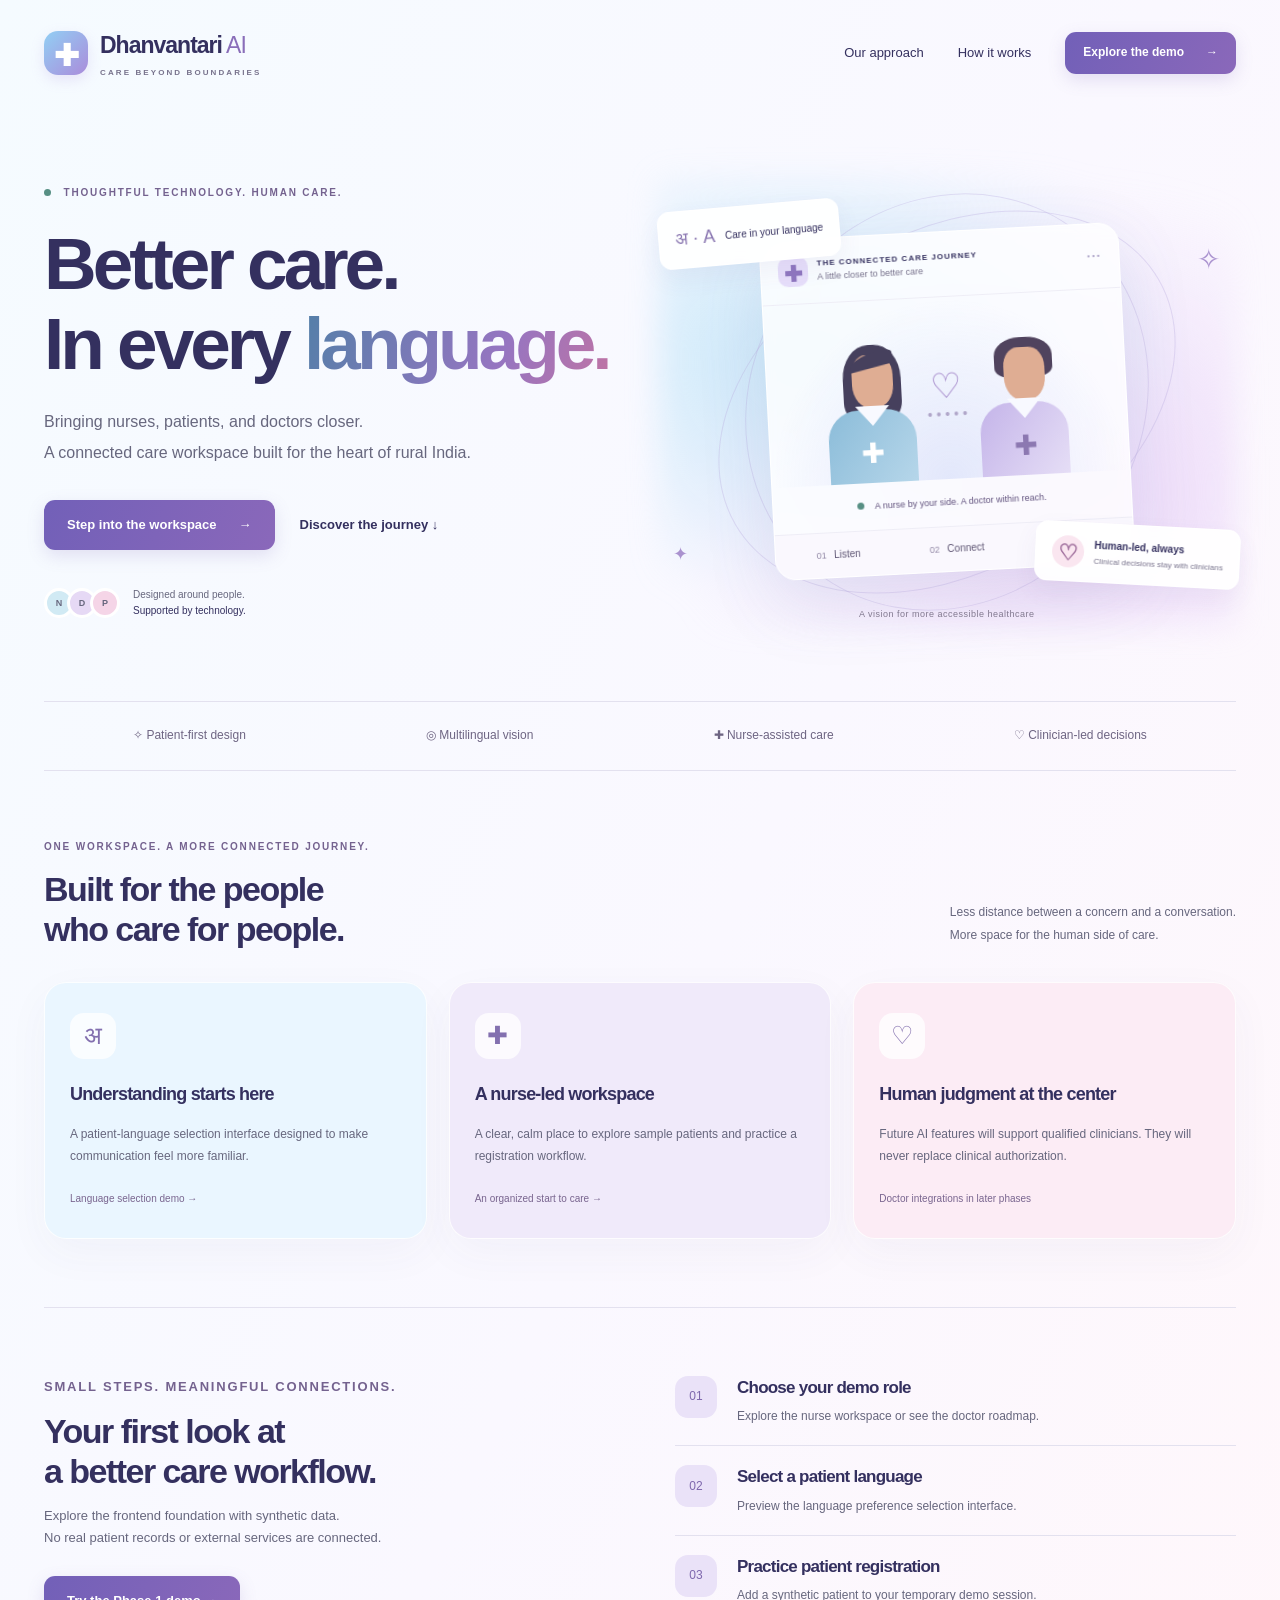
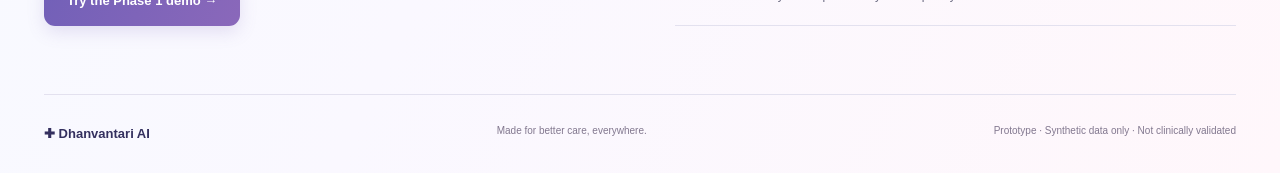
==== frontend/index.html @ 6c3da8e7 "Build Phase 1 Dhanvantari AI frontend foundation" ====
<!doctype html>
<html lang="en">
  <head>
    <meta charset="utf-8" />
    <meta name="viewport" content="width=device-width,initial-scale=1" />
    <meta name="theme-color" content="#EAF6FF" />
    <title>Care beyond boundaries · Dhanvantari AI</title>
    <link rel="icon" href="assets/favicon.svg" type="image/svg+xml" />
    <link rel="stylesheet" href="assets/css/styles.css" />
    <script type="module" src="assets/js/app.js"></script>
  </head>
  <body>
    <a class="skip-link" href="#main">Skip to content</a>
    <header class="header">
      <a class="brand" href="index.html"
        ><span class="brand-icon">✚</span
        ><span
          >Dhanvantari<span class="brand-ai"> AI</span
          ><small>CARE BEYOND BOUNDARIES</small></span
        ></a
      ><button
        class="menu-toggle"
        aria-label="Toggle navigation"
        aria-expanded="false"
        aria-controls="navigation"
      >
        ☰
      </button>
      <nav id="navigation" aria-label="Main navigation">
        <a href="index.html#approach">Our approach</a
        ><a href="index.html#journey">How it works</a
        ><a href="login.html" class="button small"
          >Explore the demo <span aria-hidden="true">→</span></a
        >
      </nav>
    </header>
    <main id="main">
      <section class="hero">
        <div class="hero-copy">
          <div class="eyebrow">
            <span class="status-dot"></span> THOUGHTFUL TECHNOLOGY. HUMAN CARE.
          </div>
          <h1>
            Better care.<br />In every
            <span class="gradient-text">language.</span>
          </h1>
          <p class="lead">
            Bringing nurses, patients, and doctors closer.<br />A connected care
            workspace built for the heart of rural India.
          </p>
          <div class="hero-actions">
            <a class="button" href="login.html"
              >Step into the workspace <span aria-hidden="true">→</span></a
            ><a class="secondary-link" href="#journey"
              >Discover the journey <span aria-hidden="true">↓</span></a
            >
          </div>
          <div class="hero-note">
            <span class="avatar-stack"><b>N</b><b>D</b><b>P</b></span
            ><span
              >Designed around people.<br /><strong
                >Supported by technology.</strong
              ></span
            >
          </div>
        </div>
        <div
          class="hero-art"
          aria-label="Illustration of a connected nurse and doctor care workspace"
        >
          <div class="orbit orbit-one"></div>
          <div class="orbit orbit-two"></div>
          <span class="spark spark-one">✧</span
          ><span class="spark spark-two">✦</span>
          <div class="floating-chip language-chip">
            <span>अ · A</span> Care in your language
          </div>
          <div class="care-preview">
            <div class="preview-top">
              <span class="mini-icon">✚</span
              ><span
                >THE CONNECTED CARE JOURNEY<small
                  >A little closer to better care</small
                ></span
              ><span class="dots">•••</span>
            </div>
            <div class="people-illustration">
              <div class="person nurse">
                <div class="hair"></div>
                <div class="face"></div>
                <div class="uniform">✚</div>
              </div>
              <div class="connection">♡<span>• • • • •</span></div>
              <div class="person doctor">
                <div class="hair"></div>
                <div class="face"></div>
                <div class="uniform">✚</div>
              </div>
            </div>
            <div class="preview-caption">
              <span class="status-dot"></span> A nurse by your side. A doctor
              within reach.
            </div>
            <div class="preview-steps">
              <span>01 <b>Listen</b></span
              ><span>02 <b>Connect</b></span
              ><span>03 <b>Care</b></span>
            </div>
          </div>
          <div class="floating-chip clinician-chip">
            <span class="round-icon">♡</span>
            <div>
              Human-led, always<small
                >Clinical decisions stay with clinicians</small
              >
            </div>
          </div>
          <div class="art-label">A vision for more accessible healthcare</div>
        </div>
      </section>
      <section class="values-strip" aria-label="Our principles">
        <span>✧ Patient-first design</span><span>◎ Multilingual vision</span
        ><span>✚ Nurse-assisted care</span
        ><span>♡ Clinician-led decisions</span>
      </section>
      <section class="section" id="approach">
        <div class="section-heading">
          <div>
            <p class="eyebrow">ONE WORKSPACE. A MORE CONNECTED JOURNEY.</p>
            <h2>Built for the people<br />who care for people.</h2>
          </div>
          <p>
            Less distance between a concern and a conversation.<br />More space
            for the human side of care.
          </p>
        </div>
        <div class="feature-grid">
          <article class="feature-card blue">
            <span class="feature-icon">अ</span>
            <h3>Understanding starts here</h3>
            <p>
              A patient-language selection interface designed to make
              communication feel more familiar.
            </p>
            <span class="card-foot">Language selection demo →</span>
          </article>
          <article class="feature-card lavender">
            <span class="feature-icon">✚</span>
            <h3>A nurse-led workspace</h3>
            <p>
              A clear, calm place to explore sample patients and practice a
              registration workflow.
            </p>
            <span class="card-foot">An organized start to care →</span>
          </article>
          <article class="feature-card pink">
            <span class="feature-icon">♡</span>
            <h3>Human judgment at the center</h3>
            <p>
              Future AI features will support qualified clinicians. They will
              never replace clinical authorization.
            </p>
            <span class="card-foot">Doctor integrations in later phases</span>
          </article>
        </div>
      </section>
      <section class="journey section" id="journey">
        <div>
          <p class="eyebrow">SMALL STEPS. MEANINGFUL CONNECTIONS.</p>
          <h2>Your first look at<br />a better care workflow.</h2>
          <p>
            Explore the frontend foundation with synthetic data.<br />No real
            patient records or external services are connected.
          </p>
          <a class="button" href="login.html">Try the Phase 1 demo →</a>
        </div>
        <ol class="journey-list">
          <li>
            <span>01</span>
            <div>
              <h3>Choose your demo role</h3>
              <p>Explore the nurse workspace or see the doctor roadmap.</p>
            </div>
          </li>
          <li>
            <span>02</span>
            <div>
              <h3>Select a patient language</h3>
              <p>Preview the language preference selection interface.</p>
            </div>
          </li>
          <li>
            <span>03</span>
            <div>
              <h3>Practice patient registration</h3>
              <p>Add a synthetic patient to your temporary demo session.</p>
            </div>
          </li>
        </ol>
      </section>
    </main>
    <footer>
      <a class="footer-brand" href="index.html">✚ Dhanvantari AI</a
      ><span>Made for better care, everywhere.</span
      ><span>Prototype · Synthetic data only · Not clinically validated</span>
    </footer>
    <div class="toast" role="status" aria-live="polite" hidden></div>
  </body>
</html>
---- frontend/assets/css/styles.css ----
:root {
  --sky: #91d5f7;
  --purple: #a88be8;
  --lavender: #d5c5fa;
  --pink: #f3b4d7;
  --text: #34305f;
  --blue-text: #263c63;
  --muted: #67677e;
  --primary: #6950a4;
  --border: #e3e1ef;
  --shadow: 0 14px 44px #51457c0b;
  --radius: 22px;
}
* {
  box-sizing: border-box;
}
html {
  scroll-behavior: smooth;
  scroll-padding-top: 28px;
}
body {
  margin: 0;
  background: linear-gradient(115deg, #f5fbff 0%, #faf8ff 55%, #fff7fb 100%);
  color: var(--text);
  font-family: Inter, "Segoe UI", Arial, sans-serif;
  font-size: 15px;
  line-height: 1.65;
}
a {
  color: inherit;
  text-decoration: none;
}
button,
input,
select,
textarea {
  font: inherit;
}
button,
a,
input,
select,
textarea {
  -webkit-tap-highlight-color: transparent;
}
button {
  cursor: pointer;
}
button:disabled {
  cursor: not-allowed;
  opacity: 0.48;
}
button,
input,
select,
textarea {
  color: var(--text);
}
a,
button {
  touch-action: manipulation;
}
h1,
h2,
h3,
p {
  margin-top: 0;
}
h1,
h2,
h3 {
  line-height: 1.18;
  letter-spacing: -0.045em;
}
h1 {
  font-size: clamp(36px, 4.3vw, 62px);
  font-weight: 650;
  margin-bottom: 24px;
}
h2 {
  font-size: 34px;
  font-weight: 620;
  margin-bottom: 14px;
}
h3 {
  font-size: 20px;
  font-weight: 600;
}
p {
  color: var(--muted);
}
:focus-visible {
  outline: 3px solid #7360bc;
  outline-offset: 5px;
}
button {
  border: 0;
}
header,
main,
footer {
  width: min(1200px, calc(100% - 88px));
  margin: auto;
}
.header {
  height: 106px;
  display: flex;
  align-items: center;
  justify-content: space-between;
  gap: 24px;
}
.brand {
  display: flex;
  align-items: center;
  gap: 12px;
  font-size: 23px;
  font-weight: 700;
  letter-spacing: -1px;
}
.brand-icon {
  display: grid;
  place-items: center;
  width: 44px;
  height: 44px;
  background: linear-gradient(135deg, #92cff4, #aa8cdb);
  color: white;
  font-size: 30px;
  border-radius: 14px;
  box-shadow: 0 5px 14px #aa8cdb33;
}
.brand-ai {
  color: #8a6eb9;
  font-weight: 450;
}
.brand small {
  display: block;
  font-size: 8px;
  letter-spacing: 2.1px;
  font-weight: 600;
  color: #77728c;
  margin-top: 1px;
}
.header nav {
  display: flex;
  align-items: center;
  gap: 34px;
  font-size: 13px;
}
.header nav a:not(.button):hover {
  color: var(--primary);
}
.button {
  display: inline-flex;
  align-items: center;
  justify-content: center;
  gap: 22px;
  min-height: 50px;
  padding: 13px 23px;
  border-radius: 11px;
  background: linear-gradient(110deg, #7260b8, #8a68ba);
  box-shadow: 0 6px 17px #7760b32b;
  color: #fff;
  font-size: 13px;
  font-weight: 600;
  transition:
    transform 0.18s,
    box-shadow 0.18s;
}
.button:hover:not(:disabled) {
  transform: translateY(-2px);
  box-shadow: 0 8px 22px #7760b344;
}
.button.small {
  min-height: 42px;
  font-size: 12px;
  padding: 9px 18px;
}
.button.full {
  width: 100%;
}
.menu-toggle {
  display: none;
  background: #eee8fc;
  padding: 8px 12px;
  border-radius: 9px;
  font-size: 23px;
}
.secondary-link {
  font-size: 13px;
  font-weight: 600;
}
.secondary-link:hover {
  text-decoration: underline;
}
.eyebrow {
  font-size: 10px;
  letter-spacing: 1.8px;
  font-weight: 700;
  color: #74628f;
  margin-bottom: 23px;
}
.status-dot {
  display: inline-block;
  width: 7px;
  height: 7px;
  border-radius: 50%;
  background: #578f84;
  margin-right: 8px;
}
.hero {
  display: grid;
  grid-template-columns: 1fr 1fr;
  align-items: center;
  gap: 35px;
  padding: 72px 0 75px;
}
.hero h1 {
  font-size: clamp(48px, 5.7vw, 78px);
  line-height: 1.09;
  letter-spacing: -4px;
  margin-top: 18px;
}
.gradient-text {
  color: #8164b1;
  background: linear-gradient(110deg, #537fa8, #9675c1 65%, #bf73a4);
  background-clip: text;
  -webkit-text-fill-color: transparent;
}
.lead {
  font-size: 16px;
  line-height: 1.9;
  max-width: 460px;
}
.hero-actions {
  display: flex;
  gap: 25px;
  align-items: center;
  margin-top: 32px;
}
.hero-note {
  display: flex;
  gap: 13px;
  align-items: center;
  font-size: 10px;
  line-height: 1.6;
  color: var(--muted);
  margin-top: 37px;
}
.hero-note strong {
  font-weight: 500;
  color: var(--text);
}
.avatar-stack {
  display: flex;
  padding-right: 7px;
}
.avatar-stack b {
  width: 30px;
  height: 30px;
  border-radius: 50%;
  border: 3px solid white;
  display: grid;
  place-items: center;
  font-size: 9px;
  background: #e6d9f5;
  margin-right: -7px;
}
.avatar-stack b:first-child {
  background: #d1eaf4;
}
.avatar-stack b:last-child {
  background: #f5d5e7;
}
.hero-art {
  height: 448px;
  position: relative;
  display: flex;
  align-items: center;
  justify-content: center;
  isolation: isolate;
}
.hero-art:before {
  content: "";
  position: absolute;
  width: 100%;
  height: 100%;
  background:
    radial-gradient(ellipse at 25% 40%, #b5e1f7aa, transparent 64%),
    radial-gradient(ellipse at 70% 70%, #e4c9f7aa, transparent 70%);
  filter: blur(15px);
  z-index: -1;
}
.orbit {
  position: absolute;
  border: 1px solid #b6a8dd55;
  border-radius: 50%;
  transform: rotate(-30deg);
  width: 490px;
  height: 340px;
  z-index: -1;
}
.orbit-two {
  transform: rotate(35deg);
  height: 430px;
  width: 390px;
}
.care-preview {
  background: #ffffffcf;
  backdrop-filter: blur(8px);
  border: 1px solid #ffffff;
  border-radius: 21px;
  width: 360px;
  box-shadow: 0 24px 70px #6e78a820;
  transform: rotate(-3deg);
  overflow: hidden;
}
.preview-top {
  display: flex;
  align-items: center;
  gap: 9px;
  padding: 17px;
  border-bottom: 1px solid #eeedf6;
  font-size: 8px;
  letter-spacing: 1px;
  font-weight: 700;
}
.mini-icon {
  display: grid;
  place-items: center;
  width: 30px;
  height: 30px;
  border-radius: 10px;
  background: #e6defa;
  color: #8e76bf;
  font-size: 22px;
}
.preview-top small {
  display: block;
  font-size: 9px;
  font-weight: 400;
  letter-spacing: 0;
  color: #77728c;
}
.dots {
  margin-left: auto;
  letter-spacing: 2px;
  color: #aaa0c7;
}
.people-illustration {
  height: 182px;
  display: flex;
  align-items: end;
  justify-content: center;
  gap: 12px;
  background: radial-gradient(ellipse at bottom, #e2e7fb, transparent 70%);
  padding: 12px 12px 0;
}
.person {
  height: 146px;
  width: 88px;
  position: relative;
  overflow: hidden;
}
.face {
  position: absolute;
  top: 18px;
  left: 26px;
  width: 41px;
  height: 53px;
  background: #dfad93;
  border-radius: 35% 38% 42% 44%;
  z-index: 2;
}
.hair {
  position: absolute;
  top: 8px;
  left: 17px;
  width: 58px;
  height: 76px;
  background: #46405d;
  border-radius: 45% 45% 25% 25%;
  z-index: 1;
}
.nurse .face:before {
  content: "";
  position: absolute;
  background: #46405d;
  width: 44px;
  height: 15px;
  top: -2px;
  left: -2px;
  border-radius: 80% 30% 0 0;
  transform: rotate(-12deg);
}
.uniform {
  position: absolute;
  top: 73px;
  background: linear-gradient(125deg, #8bbcd9, #b9d8eb);
  border-radius: 30px 30px 0 0;
  width: 88px;
  height: 88px;
  text-align: center;
  padding-top: 21px;
  color: #fff;
  font-size: 28px;
  z-index: 3;
}
.uniform:before {
  content: "";
  position: absolute;
  top: -4px;
  left: 28px;
  width: 34px;
  height: 20px;
  background: #f8f9ff;
  clip-path: polygon(0 0, 50% 100%, 100% 0);
}
.doctor .hair {
  height: 40px;
  background: #50435e;
}
.doctor .uniform {
  background: linear-gradient(125deg, #c4b4e9, #e8e1f7);
  color: #8c78b1;
}
.connection {
  align-self: center;
  font-size: 35px;
  color: #a58acb;
  line-height: 1;
  text-align: center;
}
.connection span {
  display: block;
  font-size: 14px;
  color: #b0a6c9;
  margin-top: 4px;
}
.preview-caption {
  padding: 16px 4px;
  font-size: 9px;
  text-align: center;
  color: #62537e;
}
.preview-steps {
  display: flex;
  justify-content: space-around;
  background: #faf8fe;
  border-top: 1px solid #eeedf6;
  padding: 14px 6px;
  font-size: 9px;
  color: #9187a5;
}
.preview-steps b {
  font-size: 10px;
  color: #5f5674;
  margin-left: 5px;
  font-weight: 500;
}
.floating-chip {
  position: absolute;
  background: #fffffff0;
  border: 1px solid white;
  box-shadow: 0 10px 25px #62528910;
  border-radius: 12px;
  display: flex;
  align-items: center;
  gap: 10px;
  font-size: 10px;
  z-index: 3;
  padding: 13px 16px;
  backdrop-filter: blur(10px);
}
.language-chip {
  top: 27px;
  left: 0;
  transform: rotate(-5deg);
}
.language-chip > span {
  font-size: 18px;
  color: #8875b0;
}
.clinician-chip {
  bottom: 41px;
  right: -4px;
  transform: rotate(3deg);
  font-weight: 600;
}
.clinician-chip small {
  display: block;
  font-size: 8px;
  font-weight: 400;
  color: #77728c;
}
.round-icon {
  border-radius: 50%;
  width: 32px;
  height: 32px;
  display: grid;
  place-items: center;
  color: #9f6e9c;
  background: #fae6f0;
  font-size: 22px;
}
.art-label {
  position: absolute;
  bottom: 4px;
  font-size: 9px;
  color: #82798f;
  letter-spacing: 0.5px;
}
.spark {
  position: absolute;
  color: #aa92cf;
  font-size: 28px;
}
.spark-one {
  right: 16px;
  top: 59px;
}
.spark-two {
  left: 15px;
  bottom: 56px;
  font-size: 18px;
}
.values-strip {
  display: flex;
  justify-content: space-around;
  gap: 18px;
  border-top: 1px solid var(--border);
  border-bottom: 1px solid var(--border);
  padding: 24px 8px;
  color: #6e6583;
  font-size: 12px;
}
.section {
  padding: 68px 0;
}
.section-heading {
  display: flex;
  align-items: end;
  justify-content: space-between;
  gap: 24px;
  margin-bottom: 32px;
}
.section-heading h2 {
  margin-bottom: 0;
}
.section-heading p:not(.eyebrow) {
  font-size: 12px;
  line-height: 1.9;
  margin: 0 0 3px;
}
.section .eyebrow {
  margin-bottom: 14px;
}
.feature-grid {
  display: grid;
  grid-template-columns: repeat(3, 1fr);
  gap: 22px;
}
.feature-card {
  border: 1px solid #ffffffd9;
  border-radius: var(--radius);
  padding: 30px 25px;
  box-shadow: var(--shadow);
}
.blue {
  background: #eaf6ff;
}
.lavender {
  background: #f0eafa;
}
.pink {
  background: #fcecf5;
}
.feature-icon {
  width: 46px;
  height: 46px;
  border-radius: 14px;
  background: #ffffffc9;
  display: grid;
  place-items: center;
  font-size: 25px;
  color: #8370af;
  margin-bottom: 25px;
}
.feature-card h3 {
  font-size: 18px;
}
.feature-card p {
  font-size: 12px;
  line-height: 1.85;
}
.card-foot {
  display: block;
  font-size: 10px;
  margin-top: 24px;
  color: #79658f;
}
.journey {
  display: grid;
  grid-template-columns: 1fr 1fr;
  gap: 70px;
  border-top: 1px solid var(--border);
}
.journey p {
  font-size: 13px;
}
.journey .button {
  margin-top: 15px;
}
.journey-list {
  list-style: none;
  margin: 0;
  padding: 0;
}
.journey-list li {
  display: flex;
  gap: 20px;
  padding: 19px 0;
  border-bottom: 1px solid var(--border);
}
.journey-list li:first-child {
  padding-top: 0;
}
.journey-list li > span {
  background: #eae2f8;
  border-radius: 13px;
  width: 42px;
  height: 42px;
  display: grid;
  place-items: center;
  flex-shrink: 0;
  font-size: 12px;
  color: #7e67ad;
}
.journey-list h3 {
  font-size: 17px;
  margin: 2px 0 9px;
}
.journey-list p {
  margin: 0;
  font-size: 12px;
}
footer {
  display: flex;
  justify-content: space-between;
  gap: 20px;
  border-top: 1px solid var(--border);
  padding: 28px 0;
  font-size: 10px;
  color: #82788f;
}
.footer-brand {
  font-weight: 650;
  color: var(--text);
  font-size: 13px;
}
.skip-link {
  position: absolute;
  top: -100px;
  left: 20px;
  background: white;
  padding: 10px;
  z-index: 20;
}
.skip-link:focus {
  top: 10px;
}
.auth-layout {
  display: grid;
  grid-template-columns: 1.1fr 1fr;
  gap: 100px;
  padding: 65px 35px 80px;
  align-items: center;
}
.auth-story h1 {
  font-size: 57px;
}
.auth-story .lead {
  font-size: 15px;
}
.story-symbol {
  position: relative;
  display: grid;
  place-items: center;
  font-size: 83px;
  width: 150px;
  height: 130px;
  background: linear-gradient(135deg, #d4effb, #e9dbfa);
  border-radius: 35px;
  color: #a38ad0;
  margin: 30px 0;
  transform: rotate(-6deg);
}
.story-symbol span {
  position: absolute;
  font-size: 40px;
  right: -18px;
  bottom: -7px;
  background: #fce8f3;
  border: 5px solid #faf9ff;
  border-radius: 50%;
  width: 65px;
  height: 65px;
  text-align: center;
  color: #b781a9;
}
.auth-story blockquote {
  margin: 0 0 28px;
  font-size: 18px;
  color: #807193;
}
.notice {
  padding: 16px 18px;
  border: 1px solid #d9d2ed;
  background: #f4f0fc;
  border-radius: 12px;
  color: #64557f;
  font-size: 12px;
  line-height: 1.8;
}
.notice p {
  margin: 6px 0;
  color: inherit;
}
.notice a {
  text-decoration: underline;
}
.notice.compact {
  padding: 12px 16px;
  margin-bottom: 24px;
}
.auth-card {
  background: #ffffffcf;
  border: 1px solid white;
  box-shadow: var(--shadow);
  padding: 36px;
  border-radius: 26px;
}
.pill {
  display: inline-block;
  background: #eee7fa;
  color: #75608f;
  font-size: 8px;
  letter-spacing: 1.1px;
  font-weight: 700;
  padding: 5px 10px;
  border-radius: 6px;
}
.auth-card h2 {
  font-size: 30px;
  margin: 20px 0 12px;
}
.auth-card > p {
  font-size: 13px;
}
.role-picker {
  display: grid;
  grid-template-columns: 1fr 1fr;
  gap: 12px;
  margin: 24px 0;
}
.role-option {
  background: #faf9fd;
  border: 1px solid var(--border);
  border-radius: 13px;
  display: flex;
  flex-direction: column;
  align-items: start;
  padding: 18px;
  text-align: left;
  min-height: 137px;
}
.role-option.selected {
  background: #f1ebfc;
  border: 2px solid #9c85ca;
  padding: 17px;
}
.role-option > span {
  font-size: 24px;
  color: #8b72b8;
  margin-bottom: 8px;
}
.role-option strong {
  font-size: 14px;
}
.role-option small {
  font-size: 10px;
  color: var(--muted);
  margin-top: 6px;
}
.auth-foot {
  font-size: 10px !important;
  text-align: center;
  margin: 22px 0 0;
}
.input-help {
  font-size: 11px;
  line-height: 1.7;
  margin-top: 9px;
}
.optional {
  color: #746b83;
  font-weight: 400;
}
label {
  font-size: 12px;
  font-weight: 600;
  display: block;
  margin-bottom: 8px;
}
input:not([type="checkbox"]),
select,
textarea {
  display: block;
  width: 100%;
  background: #fffeff;
  border: 1px solid #dcd7e9;
  border-radius: 9px;
  min-height: 47px;
  padding: 11px 13px;
  font-size: 13px;
}
input::placeholder,
textarea::placeholder {
  color: #898294;
}
textarea {
  resize: vertical;
}
input:focus,
select:focus,
textarea:focus {
  outline: 2px solid #ac96d6;
  outline-offset: 2px;
}
.workspace-bar {
  width: min(1200px, calc(100% - 88px));
  margin: 0 auto;
  display: flex;
  gap: 20px;
  align-items: center;
  border-top: 1px solid var(--border);
  border-bottom: 1px solid var(--border);
  padding: 14px 0;
  font-size: 11px;
}
.workspace-bar > span:first-child {
  margin-right: auto;
}
.divider {
  margin: 0 12px;
  color: #aea3bf;
}
.demo-badge {
  font-size: 9px;
  color: #79618d;
  letter-spacing: 1px;
}
.text-button {
  font-size: 11px;
  background: transparent;
  padding: 5px;
}
.text-button:hover {
  text-decoration: underline;
}
.page-content {
  padding: 44px 0 65px;
  min-height: 70vh;
}
.narrow {
  max-width: 900px;
  margin: auto;
}
.page-title {
  margin-bottom: 30px;
}
.page-title h1 {
  font-size: 38px;
  letter-spacing: -1.5px;
  margin-bottom: 12px;
}
.page-title p {
  font-size: 13px;
}
.page-title .eyebrow {
  font-size: 9px;
  margin-bottom: 15px;
}
.centered {
  text-align: center;
}
.centered .pill {
  margin-bottom: 20px;
}
.language-grid {
  display: grid;
  grid-template-columns: repeat(4, 1fr);
  gap: 18px;
  margin-top: 28px;
}
.language-option {
  background: #ffffffc4;
  border: 1px solid var(--border);
  border-radius: 17px;
  min-height: 155px;
  display: flex;
  flex-direction: column;
  align-items: center;
  justify-content: center;
  position: relative;
  transition:
    background 0.2s,
    transform 0.2s;
}
.language-option:hover {
  transform: translateY(-3px);
  background: #f1eafa;
}
.language-option.selected {
  border: 2px solid #9580be;
  background: #eee7fa;
}
.language-glyph {
  font-size: 28px;
  color: #8873b0;
  margin-bottom: 8px;
}
.language-option strong {
  font-size: 15px;
  font-weight: 600;
}
.language-option small {
  color: var(--muted);
  font-size: 11px;
  margin-top: 5px;
}
.selection-mark {
  display: none;
  position: absolute;
  right: 12px;
  top: 9px;
  color: #75609d;
}
.selected .selection-mark {
  display: block;
}
.language-bottom {
  display: flex;
  justify-content: space-between;
  align-items: center;
  margin-top: 30px;
  gap: 20px;
}
.language-bottom p {
  font-size: 13px;
  margin: 0;
}
.dashboard-title {
  display: flex;
  justify-content: space-between;
  align-items: center;
  gap: 24px;
}
.dashboard-title h1 {
  font-size: 35px;
}
.wave {
  color: #a08bc5;
}
.stats-grid {
  display: grid;
  grid-template-columns: repeat(4, 1fr);
  gap: 18px;
  margin: 26px 0;
}
.stat {
  position: relative;
  background: #ffffffc9;
  border: 1px solid #fff;
  border-radius: 17px;
  padding: 22px;
  box-shadow: var(--shadow);
}
.stat p {
  font-size: 11px;
  margin: 0 0 8px;
}
.stat strong {
  display: block;
  font-size: 31px;
  line-height: 1.35;
  margin-bottom: 8px;
  font-weight: 600;
}
.stat strong.language-stat {
  font-size: 20px;
  line-height: 2.1;
}
.stat small,
.stat a {
  font-size: 10px;
  color: #776b88;
}
.stat a {
  text-decoration: underline;
}
.stat-icon {
  position: absolute;
  right: 17px;
  top: 17px;
  width: 29px;
  height: 29px;
  text-align: center;
  border-radius: 8px;
  font-size: 18px;
  color: #8c76b0;
}
.dashboard-grid {
  display: grid;
  grid-template-columns: minmax(0, 2.2fr) minmax(0, 1fr);
  gap: 24px;
}
.panel {
  background: #ffffffcc;
  border: 1px solid #fff;
  border-radius: 20px;
  box-shadow: var(--shadow);
  padding: 27px;
}
.panel-heading {
  display: flex;
  justify-content: space-between;
  gap: 14px;
  align-items: start;
  margin-bottom: 18px;
}
.panel h2 {
  font-size: 22px;
  letter-spacing: -0.6px;
}
.panel-heading p {
  font-size: 11px;
  margin: 0;
}
.panel-heading .pill {
  white-space: nowrap;
}
.search-label {
  font-size: 10px;
  color: var(--muted);
}
.table-scroll {
  overflow-x: auto;
}
table {
  width: 100%;
  border-collapse: collapse;
  font-size: 11px;
  margin-top: 20px;
  text-align: left;
}
th {
  font-weight: 500;
  font-size: 10px;
  color: #81758d;
  background: #faf8fd;
}
td,
th {
  padding: 16px 10px;
  border-bottom: 1px solid #f0ecf5;
  white-space: nowrap;
}
td:first-child {
  font-weight: 600;
}
.record-badge {
  font-size: 9px;
  background: #f0ebfa;
  color: #79628e;
  padding: 4px 7px;
  border-radius: 5px;
}
.next-panel {
  background: linear-gradient(145deg, #edf6ff, #f0e9fc 65%, #fceef6);
}
.next-panel .eyebrow {
  font-size: 8px;
}
.next-panel p {
  font-size: 12px;
}
.next-panel h2 {
  font-size: 26px;
  line-height: 1.3;
}
.next-panel .button {
  font-size: 10px;
  padding: 12px 9px;
  gap: 5px;
}
.next-divider {
  border-top: 1px solid #ded5ef;
  margin: 25px 0;
}
.next-panel h3 {
  font-size: 14px;
}
.roadmap-list {
  padding-left: 17px;
  font-size: 11px;
  color: var(--muted);
  line-height: 2.3;
  margin-bottom: 22px;
}
.registration-layout {
  display: grid;
  grid-template-columns: minmax(0, 2fr) minmax(0, 1fr);
  gap: 28px;
}
.form-grid {
  display: grid;
  grid-template-columns: 1fr 1fr;
  gap: 22px 20px;
}
.wide {
  grid-column: 1/-1;
}
.checkbox-label {
  display: flex;
  align-items: start;
  gap: 10px;
  font-weight: 400;
  margin-top: 25px;
  line-height: 1.8;
}
.checkbox-label input {
  accent-color: #8470b5;
  width: 18px;
  height: 18px;
  flex-shrink: 0;
  margin-top: 2px;
}
.form-actions {
  display: flex;
  align-items: center;
  justify-content: space-between;
  gap: 16px;
  border-top: 1px solid var(--border);
  padding-top: 24px;
  margin-top: 24px;
}
.registration-note {
  background: linear-gradient(145deg, #eaf6ff, #f4eeff 70%, #fcebf4);
  position: sticky;
  top: 24px;
}
.registration-note h2 {
  font-size: 29px;
  line-height: 1.25;
}
.registration-note p {
  font-size: 12px;
}
.simple-steps {
  font-size: 12px;
  color: #79668f;
  line-height: 2.8;
  padding-left: 20px;
  margin: 24px 0;
}
.toast {
  position: fixed;
  bottom: 24px;
  left: 50%;
  transform: translateX(-50%);
  background: #50406e;
  color: white;
  border-radius: 12px;
  padding: 14px 24px;
  font-size: 13px;
  box-shadow: 0 10px 30px #34305f22;
  max-width: 90vw;
  z-index: 30;
}
.error {
  color: #9c3359;
  background: #fff0f4;
  padding: 12px;
  border-radius: 9px;
  font-size: 12px;
}
[hidden] {
  display: none !important;
}
@media (min-width: 1500px) {
  .hero {
    padding: 100px 0;
  }
  .hero-art {
    transform: scale(1.08);
  }
}
@media (max-width: 1050px) {
  header,
  main,
  footer,
  .workspace-bar {
    width: calc(100% - 48px);
  }
  .hero {
    gap: 16px;
  }
  .hero h1 {
    font-size: 62px;
  }
  .hero-art {
    transform: scale(0.88);
    transform-origin: center;
  }
  .hero-actions {
    gap: 15px;
    flex-wrap: wrap;
  }
  .auth-layout {
    gap: 40px;
    padding: 45px 0;
  }
  .auth-story h1 {
    font-size: 45px;
  }
  .dashboard-grid {
    grid-template-columns: minmax(0, 1fr);
  }
  .next-panel {
    display: none;
  }
  .stat {
    padding: 18px;
  }
  .stat-icon {
    position: static;
    float: right;
    margin: 0 0 12px 8px;
  }
  .registration-layout {
    grid-template-columns: minmax(0, 2.2fr) minmax(0, 1fr);
  }
  .panel {
    padding: 22px;
  }
  .registration-note h2 {
    font-size: 24px;
  }
}
@media (max-width: 760px) {
  header,
  main,
  footer,
  .workspace-bar {
    width: calc(100% - 36px);
  }
  .header {
    height: 84px;
    position: relative;
  }
  .brand {
    font-size: 20px;
  }
  .brand-icon {
    width: 38px;
    height: 38px;
    font-size: 26px;
  }
  .brand small {
    font-size: 7px;
    letter-spacing: 1.6px;
  }
  .menu-toggle {
    display: block;
  }
  .header nav {
    display: none;
    position: absolute;
    top: 75px;
    right: 0;
    min-width: 230px;
    z-index: 10;
    background: #fffeff;
    padding: 22px;
    box-shadow: 0 15px 35px #53477820;
    border: 1px solid var(--border);
    border-radius: 15px;
    flex-direction: column;
    align-items: stretch;
    gap: 20px;
  }
  .header nav.open {
    display: flex;
  }
  .hero {
    grid-template-columns: 1fr;
    padding: 36px 0 24px;
    gap: 10px;
  }
  .hero h1 {
    font-size: 61px;
    letter-spacing: -3px;
  }
  .hero .eyebrow {
    font-size: 8px;
  }
  .lead {
    font-size: 14px;
  }
  .hero-art {
    transform: none;
    height: 390px;
    max-width: 460px;
    width: 100%;
    margin: 15px auto 0;
  }
  .care-preview {
    width: 310px;
  }
  .orbit {
    width: 100%;
    height: 280px;
  }
  .orbit-two {
    width: 85%;
    height: 345px;
  }
  .floating-chip {
    padding: 10px;
    font-size: 9px;
  }
  .language-chip {
    top: 18px;
    left: 2px;
  }
  .clinician-chip {
    bottom: 36px;
    right: 0;
  }
  .art-label {
    bottom: 2px;
  }
  .values-strip {
    display: grid;
    grid-template-columns: 1fr 1fr;
    font-size: 10px;
    padding: 22px 4px;
    gap: 18px 8px;
  }
  .section {
    padding: 44px 0;
  }
  .section-heading {
    display: block;
  }
  .section-heading h2 {
    font-size: 30px;
    margin-bottom: 18px;
  }
  .feature-grid {
    grid-template-columns: 1fr;
    gap: 16px;
  }
  .feature-card {
    padding: 24px;
  }
  .feature-icon {
    margin-bottom: 18px;
  }
  .feature-card h3 {
    font-size: 19px;
  }
  .feature-card p {
    font-size: 13px;
  }
  .card-foot {
    margin-top: 18px;
  }
  .journey {
    grid-template-columns: 1fr;
    gap: 35px;
  }
  .journey h2 {
    font-size: 30px;
  }
  footer {
    flex-wrap: wrap;
    padding: 22px 0;
    gap: 10px;
    font-size: 9px;
  }
  footer > span:last-child {
    width: 100%;
  }
  .auth-layout {
    grid-template-columns: 1fr;
    gap: 28px;
    padding: 30px 0 45px;
  }
  .auth-story h1 {
    font-size: 42px;
  }
  .auth-story .lead,
  .auth-story blockquote,
  .story-symbol {
    display: none;
  }
  .auth-story .notice {
    font-size: 11px;
  }
  .auth-card {
    padding: 25px;
  }
  .workspace-bar {
    flex-wrap: wrap;
    gap: 8px;
  }
  .workspace-bar .demo-badge {
    font-size: 8px;
  }
  .workspace-bar .text-button {
    margin-left: auto;
  }
  .workspace-bar > span:first-child {
    flex-basis: 100%;
  }
  .page-content {
    padding: 30px 0 45px;
  }
  .page-title h1 {
    font-size: 31px;
  }
  .page-title p {
    font-size: 12px;
  }
  .language-grid {
    grid-template-columns: repeat(2, 1fr);
    gap: 12px;
  }
  .language-option {
    min-height: 135px;
  }
  .language-bottom {
    flex-direction: column;
    align-items: stretch;
    text-align: center;
  }
  .dashboard-title {
    display: block;
  }
  .dashboard-title .button {
    margin-top: 5px;
  }
  .stats-grid {
    grid-template-columns: repeat(2, minmax(0, 1fr));
    gap: 12px;
  }
  .stat {
    padding: 15px;
  }
  .stat p {
    font-size: 10px;
  }
  .stat small {
    font-size: 9px;
  }
  .stat strong {
    font-size: 27px;
  }
  .stat-icon {
    font-size: 16px;
    width: 23px;
    height: 23px;
  }
  .stat strong.language-stat {
    font-size: 17px;
  }
  .dashboard-grid {
    gap: 16px;
  }
  .panel {
    padding: 20px 16px;
  }
  .panel-heading {
    flex-wrap: wrap;
    gap: 8px;
  }
  .registration-layout {
    grid-template-columns: 1fr;
  }
  .registration-note {
    position: static;
  }
  .registration-note .simple-steps {
    margin: 15px 0;
  }
  .form-grid {
    grid-template-columns: 1fr;
    gap: 19px;
  }
  .field.wide {
    grid-column: auto;
  }
  .form-actions {
    gap: 10px;
  }
  .notice {
    font-size: 11px;
  }
  .search-label {
    font-size: 10px;
  }
  td,
  th {
    padding: 13px 9px;
  }
  .hero-actions .button {
    font-size: 12px;
  }
}
@media (prefers-reduced-motion: reduce) {
  html {
    scroll-behavior: auto;
  }
  *,
  *:before,
  *:after {
    transition: none !important;
    animation: none !important;
  }
}
/* Keep decorative orbits inside the illustration on narrow screens. */
@media (max-width: 760px) {
  .hero-art {
    overflow: clip;
  }
  .orbit {
    width: 85%;
    height: 240px;
  }
  .orbit-two {
    width: 72%;
    height: 300px;
  }
}
.hero > * {
  min-width: 0;
}
@media (min-width: 761px) and (max-width: 1050px) {
  .hero-art {
    overflow: clip;
  }
}
@media (max-width: 760px) {
  .hero h1 {
    font-size: clamp(48px, 15.5vw, 61px);
  }
  .care-preview {
    width: min(310px, 92%);
    flex-shrink: 0;
  }
}
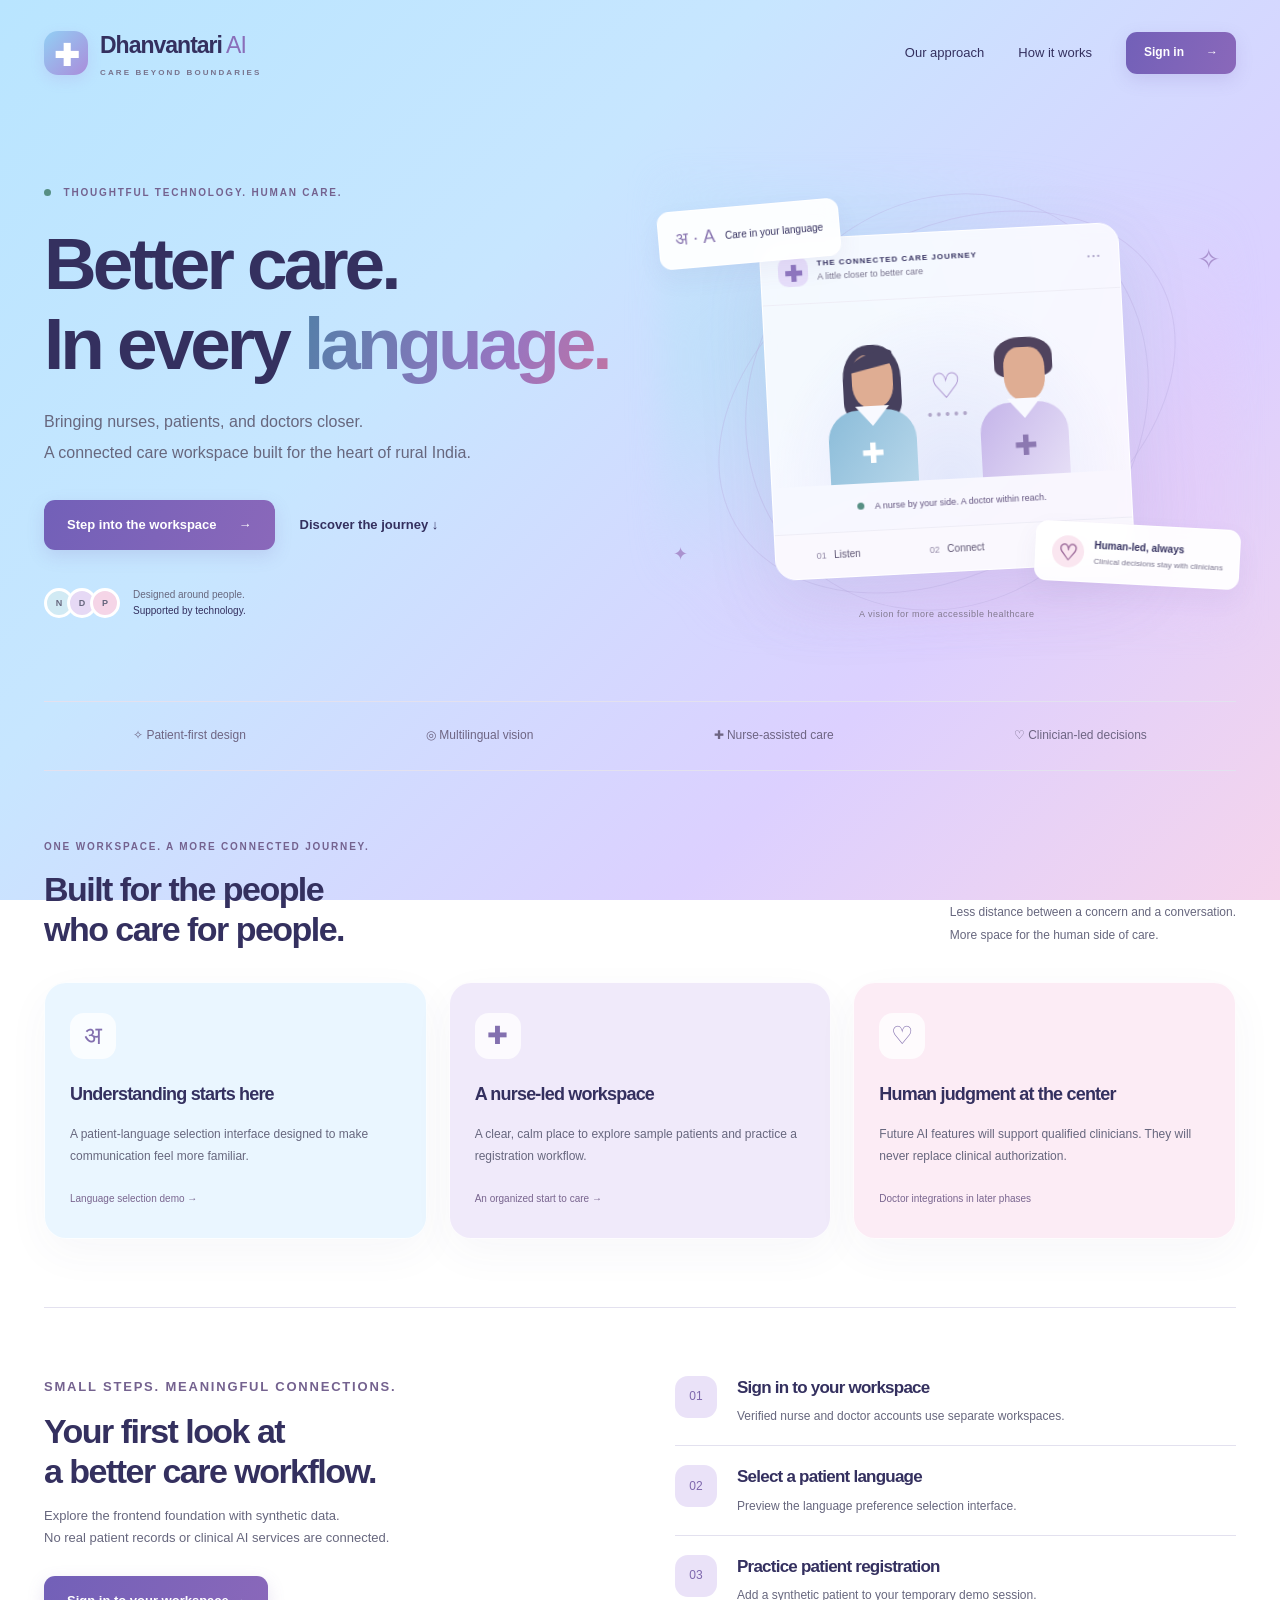
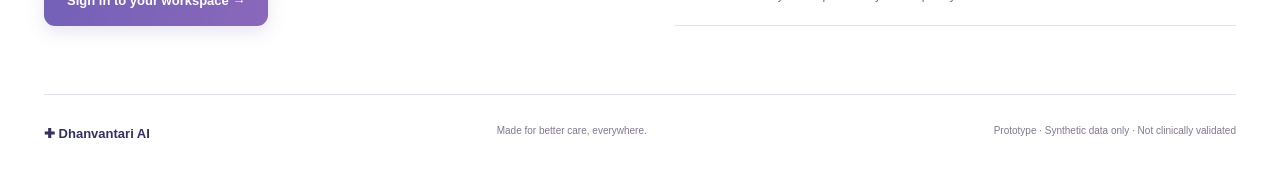
==== commit 8e3ce5ca: "Connect nurse and doctor frontend authentication to FastAPI" ====
--- a/frontend/index.html
+++ b/frontend/index.html
@@ -30,7 +30,7 @@
         <a href="index.html#approach">Our approach</a
         ><a href="index.html#journey">How it works</a
         ><a href="login.html" class="button small"
-          >Explore the demo <span aria-hidden="true">→</span></a
+          >Sign in <span aria-hidden="true">→</span></a
         >
       </nav>
     </header>
@@ -170,16 +170,16 @@
           <h2>Your first look at<br />a better care workflow.</h2>
           <p>
             Explore the frontend foundation with synthetic data.<br />No real
-            patient records or external services are connected.
+            patient records or clinical AI services are connected.
           </p>
-          <a class="button" href="login.html">Try the Phase 1 demo →</a>
+          <a class="button" href="login.html">Sign in to your workspace →</a>
         </div>
         <ol class="journey-list">
           <li>
             <span>01</span>
             <div>
-              <h3>Choose your demo role</h3>
-              <p>Explore the nurse workspace or see the doctor roadmap.</p>
+              <h3>Sign in to your workspace</h3>
+              <p>Verified nurse and doctor accounts use separate workspaces.</p>
             </div>
           </li>
           <li>
--- a/frontend/assets/css/styles.css
+++ b/frontend/assets/css/styles.css
@@ -1570,3 +1570,13 @@
     flex-shrink: 0;
   }
 }
+body {
+  background: linear-gradient(
+    135deg,
+    #B9E5FF 0%,
+    #C7E6FF 35%,
+    #DCD0FF 72%,
+    #F5D4EC 100%
+  );
+  background-attachment: fixed;
+}
